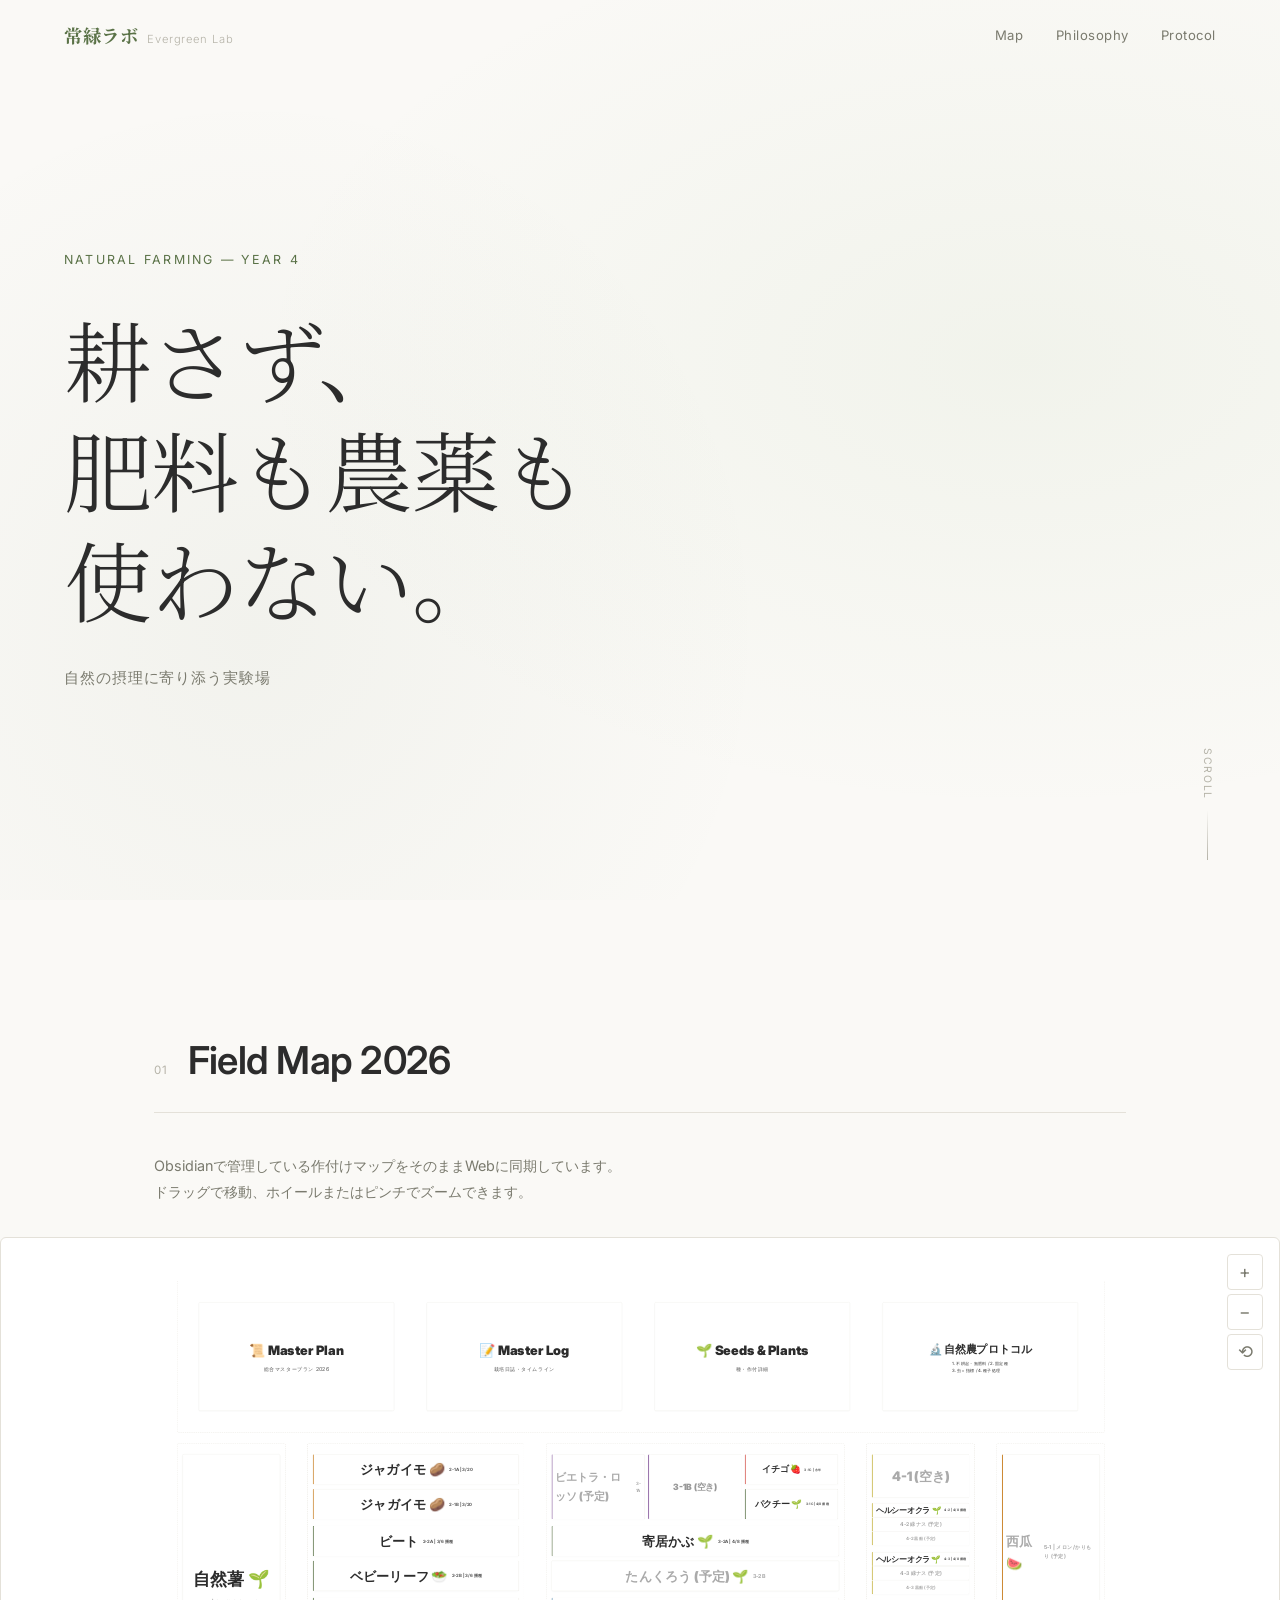
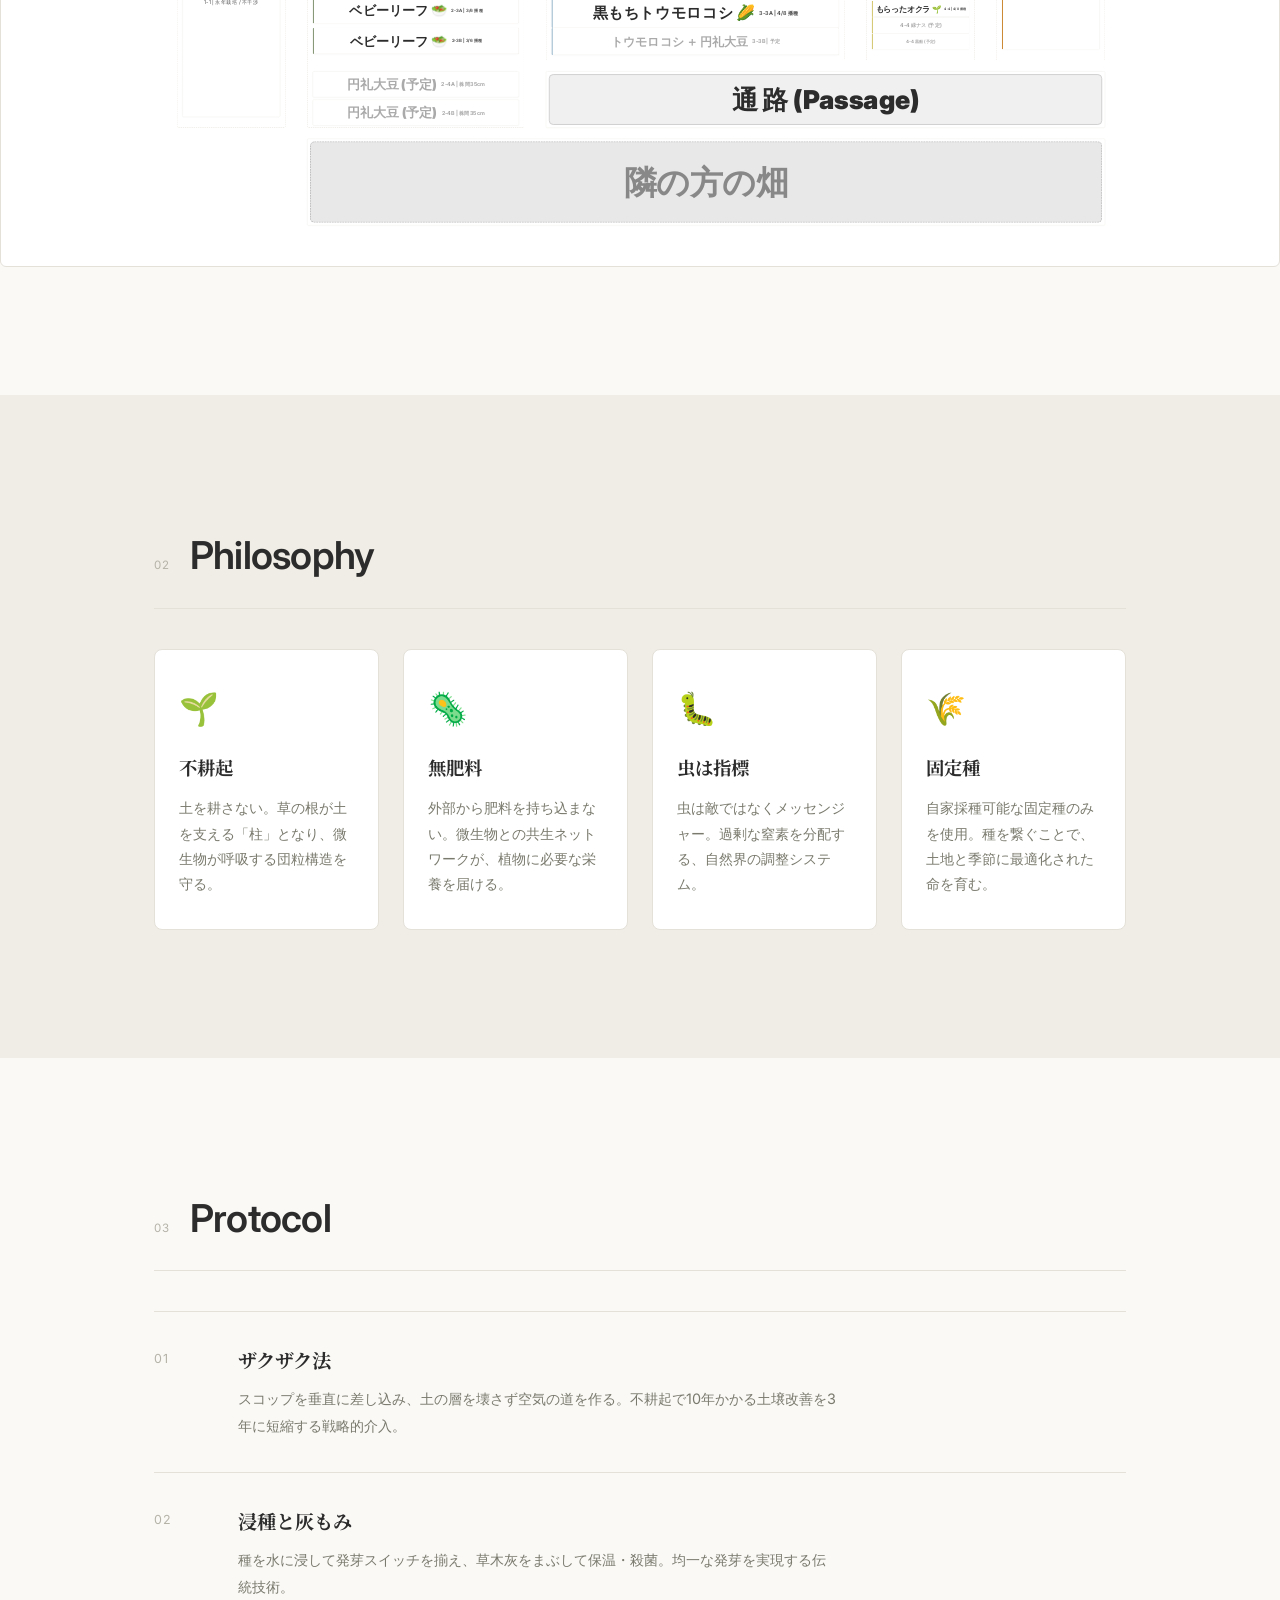
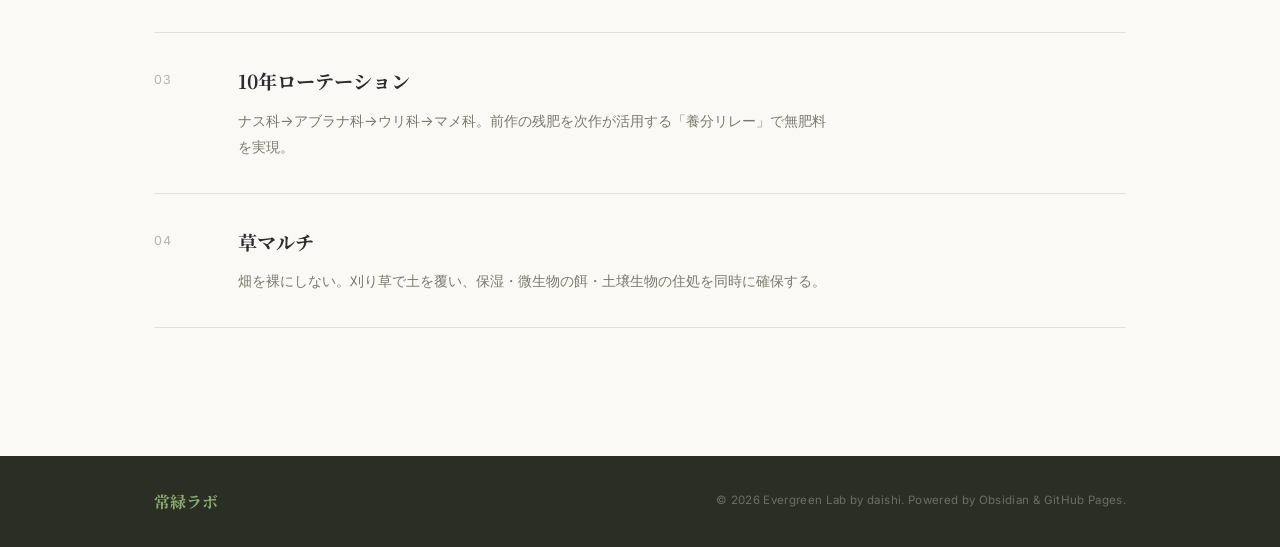
==== index.html @ 7af2ae48 "Initial commit: Evergreen Lab site publication" ====
<!DOCTYPE html>
<html lang="ja">
<head>
    <meta charset="UTF-8">
    <meta name="viewport" content="width=device-width, initial-scale=1.0">
    <title>常緑ラボ | Evergreen Lab — 自然農 4年目の実験場</title>
    <meta name="description" content="耕さず、肥料も農薬も使わない。自然の摂理に寄り添う4年目の実験場「常緑ラボ」の作付マップと活動記録。">
    <link href="https://fonts.googleapis.com/css2?family=Inter:wght@300;400;600&family=Noto+Serif+JP:wght@300;400;700&display=swap" rel="stylesheet">
    <link rel="stylesheet" href="style.css">
</head>
<body>

    <!-- Header -->
    <header class="header" id="header">
        <a href="#" class="logo">常緑ラボ<span>Evergreen Lab</span></a>
        <nav class="nav-links">
            <a href="#map">Map</a>
            <a href="#philosophy">Philosophy</a>
            <a href="#protocol">Protocol</a>
        </nav>
    </header>

    <!-- Hero -->
    <section class="hero" id="top">
        <div class="hero-inner">
            <p class="hero-label js-reveal">Natural Farming — Year 4</p>
            <h1 class="hero-heading">
                <span class="js-reveal d1">耕さず、</span>
                <span class="js-reveal d2">肥料も農薬も</span>
                <span class="js-reveal d3">使わない。</span>
            </h1>
            <p class="hero-sub js-reveal d4">自然の摂理に寄り添う実験場</p>
        </div>
        <a href="#map" class="scroll-cue" aria-label="マップへ">
            <span class="scroll-text">scroll</span>
            <span class="scroll-line"></span>
        </a>
    </section>

    <!-- Map Section -->
    <section class="section" id="map">
        <div class="container">
            <div class="section-head js-fade">
                <span class="section-num">01</span>
                <h2 class="section-title">Field Map 2026</h2>
            </div>
            <p class="section-desc js-fade">Obsidianで管理している作付けマップをそのままWebに同期しています。<br>ドラッグで移動、ホイールまたはピンチでズームできます。</p>
        </div>
        <div class="map-wrapper js-fade" id="map-container">
            <div class="map-controls">
                <button class="map-btn" id="zoom-in" aria-label="拡大">+</button>
                <button class="map-btn" id="zoom-out" aria-label="縮小">−</button>
                <button class="map-btn" id="zoom-reset" aria-label="リセット">⟲</button>
            </div>
            <div class="map-canvas" id="map-canvas">
                <!-- map_fragment.html content injected here -->
            </div>
        </div>
    </section>

    <!-- Philosophy -->
    <section class="section section--alt" id="philosophy">
        <div class="container">
            <div class="section-head js-fade">
                <span class="section-num">02</span>
                <h2 class="section-title">Philosophy</h2>
            </div>
            <div class="philosophy-grid">
                <div class="phil-card js-fade">
                    <div class="phil-icon">🌱</div>
                    <h3>不耕起</h3>
                    <p>土を耕さない。草の根が土を支える「柱」となり、微生物が呼吸する団粒構造を守る。</p>
                </div>
                <div class="phil-card js-fade">
                    <div class="phil-icon">🦠</div>
                    <h3>無肥料</h3>
                    <p>外部から肥料を持ち込まない。微生物との共生ネットワークが、植物に必要な栄養を届ける。</p>
                </div>
                <div class="phil-card js-fade">
                    <div class="phil-icon">🐛</div>
                    <h3>虫は指標</h3>
                    <p>虫は敵ではなくメッセンジャー。過剰な窒素を分配する、自然界の調整システム。</p>
                </div>
                <div class="phil-card js-fade">
                    <div class="phil-icon">🌾</div>
                    <h3>固定種</h3>
                    <p>自家採種可能な固定種のみを使用。種を繋ぐことで、土地と季節に最適化された命を育む。</p>
                </div>
            </div>
        </div>
    </section>

    <!-- Protocol -->
    <section class="section" id="protocol">
        <div class="container">
            <div class="section-head js-fade">
                <span class="section-num">03</span>
                <h2 class="section-title">Protocol</h2>
            </div>
            <div class="protocol-list">
                <div class="proto-item js-fade">
                    <span class="proto-num">01</span>
                    <div class="proto-body">
                        <h3>ザクザク法</h3>
                        <p>スコップを垂直に差し込み、土の層を壊さず空気の道を作る。不耕起で10年かかる土壌改善を3年に短縮する戦略的介入。</p>
                    </div>
                </div>
                <div class="proto-item js-fade">
                    <span class="proto-num">02</span>
                    <div class="proto-body">
                        <h3>浸種と灰もみ</h3>
                        <p>種を水に浸して発芽スイッチを揃え、草木灰をまぶして保温・殺菌。均一な発芽を実現する伝統技術。</p>
                    </div>
                </div>
                <div class="proto-item js-fade">
                    <span class="proto-num">03</span>
                    <div class="proto-body">
                        <h3>10年ローテーション</h3>
                        <p>ナス科→アブラナ科→ウリ科→マメ科。前作の残肥を次作が活用する「養分リレー」で無肥料を実現。</p>
                    </div>
                </div>
                <div class="proto-item js-fade">
                    <span class="proto-num">04</span>
                    <div class="proto-body">
                        <h3>草マルチ</h3>
                        <p>畑を裸にしない。刈り草で土を覆い、保湿・微生物の餌・土壌生物の住処を同時に確保する。</p>
                    </div>
                </div>
            </div>
        </div>
    </section>

    <!-- Footer -->
    <footer class="footer">
        <div class="container">
            <span class="footer-logo">常緑ラボ</span>
            <span class="footer-copy">&copy; 2026 Evergreen Lab by daishi. Powered by Obsidian &amp; GitHub Pages.</span>
        </div>
    </footer>

    <script src="script.js"></script>
</body>
</html>
---- style.css ----
/* ============================================================
   常緑ラボ | Evergreen Lab
   Theme: Earth Minimalism — 自然農の静けさと深さ
   ============================================================ */

/* --- Design Tokens --- */
:root {
    --bg:        #faf9f6;
    --bg-alt:    #f0ede6;
    --surface:   #ffffff;
    --text:      #2c2c2c;
    --text-sub:  #7a7a6e;
    --text-muted:#b5b3a8;
    --border:    #e4e1d9;
    --accent:    #5a7247;
    --accent-light: #8aad6f;

    --font-en: 'Inter', -apple-system, BlinkMacSystemFont, sans-serif;
    --font-ja: 'Noto Serif JP', serif;

    --ease: cubic-bezier(0.16, 1, 0.3, 1);
    --section-pad: clamp(80px, 10vw, 140px);
    --container-max: 1100px;
    --container-pad: clamp(20px, 5vw, 64px);
}

/* --- Reset --- */
*, *::before, *::after { box-sizing: border-box; margin: 0; padding: 0; }
html { scroll-behavior: smooth; }
body {
    font-family: var(--font-en);
    background: var(--bg);
    color: var(--text);
    line-height: 1.7;
    -webkit-font-smoothing: antialiased;
    overflow-x: hidden;
}
img { display: block; max-width: 100%; }
a { color: inherit; text-decoration: none; }
ul { list-style: none; }
button { background: none; border: none; cursor: pointer; font: inherit; }

/* --- Container --- */
.container {
    max-width: var(--container-max);
    margin: 0 auto;
    padding: 0 var(--container-pad);
}

/* --- Header --- */
.header {
    position: fixed;
    top: 0; left: 0; right: 0;
    z-index: 100;
    display: flex;
    align-items: center;
    justify-content: space-between;
    padding: 20px var(--container-pad);
    transition: background 0.4s var(--ease), padding 0.4s var(--ease), border-color 0.4s;
    border-bottom: 1px solid transparent;
}
.header.scrolled {
    padding: 14px var(--container-pad);
    background: rgba(250, 249, 246, 0.92);
    backdrop-filter: blur(10px);
    -webkit-backdrop-filter: blur(10px);
    border-bottom-color: var(--border);
}
.logo {
    font-family: var(--font-ja);
    font-weight: 700;
    font-size: 1.15rem;
    letter-spacing: 0.04em;
    color: var(--accent);
}
.logo span {
    font-family: var(--font-en);
    font-weight: 300;
    font-size: 0.7rem;
    color: var(--text-muted);
    margin-left: 8px;
    letter-spacing: 0.08em;
}
.nav-links {
    display: flex;
    gap: 2rem;
}
.nav-links a {
    font-size: 0.82rem;
    color: var(--text-sub);
    letter-spacing: 0.04em;
    position: relative;
    transition: color 0.3s;
}
.nav-links a::after {
    content: '';
    position: absolute;
    bottom: -3px; left: 0;
    width: 0; height: 1px;
    background: var(--accent);
    transition: width 0.3s var(--ease);
}
.nav-links a:hover { color: var(--text); }
.nav-links a:hover::after { width: 100%; }

/* --- Hero --- */
.hero {
    min-height: 100svh;
    display: flex;
    align-items: center;
    padding: 100px var(--container-pad) 60px;
    position: relative;
    background:
        radial-gradient(ellipse 60% 50% at 80% 40%, rgba(138, 173, 111, 0.08), transparent),
        radial-gradient(ellipse 40% 60% at 20% 70%, rgba(90, 114, 71, 0.05), transparent),
        var(--bg);
}
.hero-inner { position: relative; z-index: 1; max-width: 750px; }
.hero-label {
    font-size: 0.78rem;
    letter-spacing: 0.18em;
    text-transform: uppercase;
    color: var(--accent);
    margin-bottom: 2rem;
    font-weight: 400;
}
.hero-heading {
    font-family: var(--font-ja);
    font-size: clamp(2.6rem, 7vw, 5.5rem);
    font-weight: 300;
    line-height: 1.25;
    letter-spacing: -0.01em;
    display: flex;
    flex-direction: column;
    margin-bottom: 2rem;
}
.hero-heading span { display: block; }
.hero-sub {
    font-size: 0.95rem;
    color: var(--text-sub);
    letter-spacing: 0.06em;
}

/* Scroll Cue */
.scroll-cue {
    position: absolute;
    bottom: 40px;
    right: var(--container-pad);
    display: flex;
    flex-direction: column;
    align-items: center;
    gap: 10px;
}
.scroll-text {
    font-size: 0.65rem;
    letter-spacing: 0.16em;
    text-transform: uppercase;
    color: var(--text-muted);
    writing-mode: vertical-rl;
}
.scroll-line {
    width: 1px;
    height: 50px;
    background: linear-gradient(to bottom, transparent, var(--text-muted));
    animation: pulse 2s ease-in-out infinite;
}
@keyframes pulse {
    0%   { transform: scaleY(0); transform-origin: top; opacity: 0; }
    50%  { transform: scaleY(1); transform-origin: top; opacity: 1; }
    100% { transform: scaleY(0); transform-origin: bottom; opacity: 0; }
}

/* --- Sections --- */
.section { padding: var(--section-pad) 0; }
.section--alt { background: var(--bg-alt); }
.section-head {
    display: flex;
    align-items: baseline;
    gap: 1.2rem;
    margin-bottom: 2.5rem;
    padding-bottom: 1.2rem;
    border-bottom: 1px solid var(--border);
}
.section-num {
    font-size: 0.72rem;
    letter-spacing: 0.12em;
    color: var(--text-muted);
}
.section-title {
    font-family: var(--font-en);
    font-size: clamp(1.6rem, 3vw, 2.4rem);
    font-weight: 600;
    letter-spacing: -0.02em;
    color: var(--text);
}
.section-desc {
    font-size: 0.9rem;
    color: var(--text-sub);
    line-height: 1.8;
    margin-bottom: 2rem;
}

/* --- Map --- */
.map-wrapper {
    position: relative;
    width: 100%;
    height: 70vh;
    min-height: 480px;
    max-height: 800px;
    background: var(--surface);
    border: 1px solid var(--border);
    border-radius: 6px;
    overflow: hidden;
    cursor: grab;
    user-select: none;
    margin: 0 auto;
    max-width: 1400px;
}
.map-wrapper:active { cursor: grabbing; }

.map-controls {
    position: absolute;
    top: 16px;
    right: 16px;
    z-index: 10;
    display: flex;
    flex-direction: column;
    gap: 4px;
}
.map-btn {
    width: 36px;
    height: 36px;
    display: flex;
    align-items: center;
    justify-content: center;
    background: var(--surface);
    border: 1px solid var(--border);
    border-radius: 4px;
    font-size: 1.1rem;
    color: var(--text-sub);
    transition: background 0.2s, color 0.2s;
}
.map-btn:hover {
    background: var(--accent);
    color: var(--surface);
    border-color: var(--accent);
}

.map-canvas {
    position: absolute;
    inset: 0;
    transform-origin: 0 0;
}

/* Canvas Nodes */
.canvas-viewport {
    position: relative;
}
.c-node {
    position: absolute;
    border-radius: 6px;
    overflow: hidden;
}
.c-group {
    background: transparent;
    border: 2px dashed var(--border);
    z-index: 1;
    pointer-events: none;
}
.c-group-label {
    position: absolute;
    top: -26px;
    left: 4px;
    font-size: 0.78rem;
    font-weight: 600;
    color: var(--accent);
    letter-spacing: 0.04em;
    white-space: nowrap;
}
.c-text {
    z-index: 2;
    background: var(--surface);
    border: 1px solid var(--border);
    box-shadow: 0 2px 8px rgba(0,0,0,0.03);
    padding: 12px;
    transition: box-shadow 0.2s;
}
.c-text:hover {
    box-shadow: 0 4px 16px rgba(0,0,0,0.06);
}

/* Obsidian Colors */
.c-text.color-1 { border-left: 5px solid #d4534b; }
.c-text.color-2 { border-left: 5px solid #cc8832; }
.c-text.color-3 { border-left: 5px solid #c4b13a; }
.c-text.color-4 { border-left: 5px solid #5a7247; }
.c-text.color-5 { border-left: 5px solid #4a7fa5; }
.c-text.color-6 { border-left: 5px solid #8b5fa0; }

/* --- Philosophy --- */
.philosophy-grid {
    display: grid;
    grid-template-columns: repeat(4, 1fr);
    gap: 1.5rem;
}
.phil-card {
    background: var(--surface);
    border: 1px solid var(--border);
    border-radius: 8px;
    padding: 2rem 1.5rem;
    transition: transform 0.3s var(--ease), box-shadow 0.3s var(--ease);
}
.phil-card:hover {
    transform: translateY(-4px);
    box-shadow: 0 8px 24px rgba(90, 114, 71, 0.08);
}
.phil-icon {
    font-size: 2rem;
    margin-bottom: 1rem;
}
.phil-card h3 {
    font-family: var(--font-ja);
    font-size: 1.15rem;
    font-weight: 700;
    margin-bottom: 0.75rem;
    color: var(--text);
}
.phil-card p {
    font-size: 0.88rem;
    line-height: 1.8;
    color: var(--text-sub);
}

/* --- Protocol --- */
.protocol-list {
    display: flex;
    flex-direction: column;
}
.proto-item {
    display: grid;
    grid-template-columns: 60px 1fr;
    gap: 1.5rem;
    padding: 2rem 0;
    border-top: 1px solid var(--border);
    align-items: start;
    transition: padding-left 0.3s var(--ease);
}
.proto-item:last-child { border-bottom: 1px solid var(--border); }
.proto-item:hover { padding-left: 0.8rem; }
.proto-num {
    font-size: 0.78rem;
    letter-spacing: 0.08em;
    color: var(--text-muted);
    padding-top: 4px;
}
.proto-body h3 {
    font-family: var(--font-ja);
    font-size: 1.2rem;
    font-weight: 700;
    margin-bottom: 0.6rem;
}
.proto-body p {
    font-size: 0.9rem;
    line-height: 1.85;
    color: var(--text-sub);
    max-width: 600px;
}

/* --- Footer --- */
.footer {
    background: #2a2e25;
    padding: 2rem var(--container-pad);
}
.footer .container {
    display: flex;
    justify-content: space-between;
    align-items: center;
}
.footer-logo {
    font-family: var(--font-ja);
    font-weight: 700;
    font-size: 1rem;
    color: var(--accent-light);
}
.footer-copy {
    font-size: 0.72rem;
    color: #6b6f65;
    letter-spacing: 0.03em;
}

/* --- Reveal Animations --- */
.js-reveal {
    opacity: 0;
    transform: translateY(24px);
}
.js-reveal.is-visible {
    animation: fadeUp 0.8s var(--ease) forwards;
}
@keyframes fadeUp {
    to { opacity: 1; transform: translateY(0); }
}
.d1 { animation-delay: 0.05s; }
.d2 { animation-delay: 0.15s; }
.d3 { animation-delay: 0.25s; }
.d4 { animation-delay: 0.4s; }

.js-fade {
    opacity: 0;
    transform: translateY(16px);
    transition: opacity 0.7s var(--ease), transform 0.7s var(--ease);
}
.js-fade.is-visible { opacity: 1; transform: translateY(0); }

/* --- Responsive --- */
@media (max-width: 900px) {
    .nav-links { display: none; }
    .philosophy-grid { grid-template-columns: repeat(2, 1fr); }
    .map-wrapper { height: 55vh; }
}
@media (max-width: 560px) {
    .hero { padding-top: 80px; }
    .hero-heading { font-size: clamp(2.2rem, 10vw, 3.5rem); }
    .philosophy-grid { grid-template-columns: 1fr; }
    .proto-item { grid-template-columns: 1fr; gap: 0.5rem; }
    .footer .container { flex-direction: column; gap: 0.75rem; text-align: center; }
}
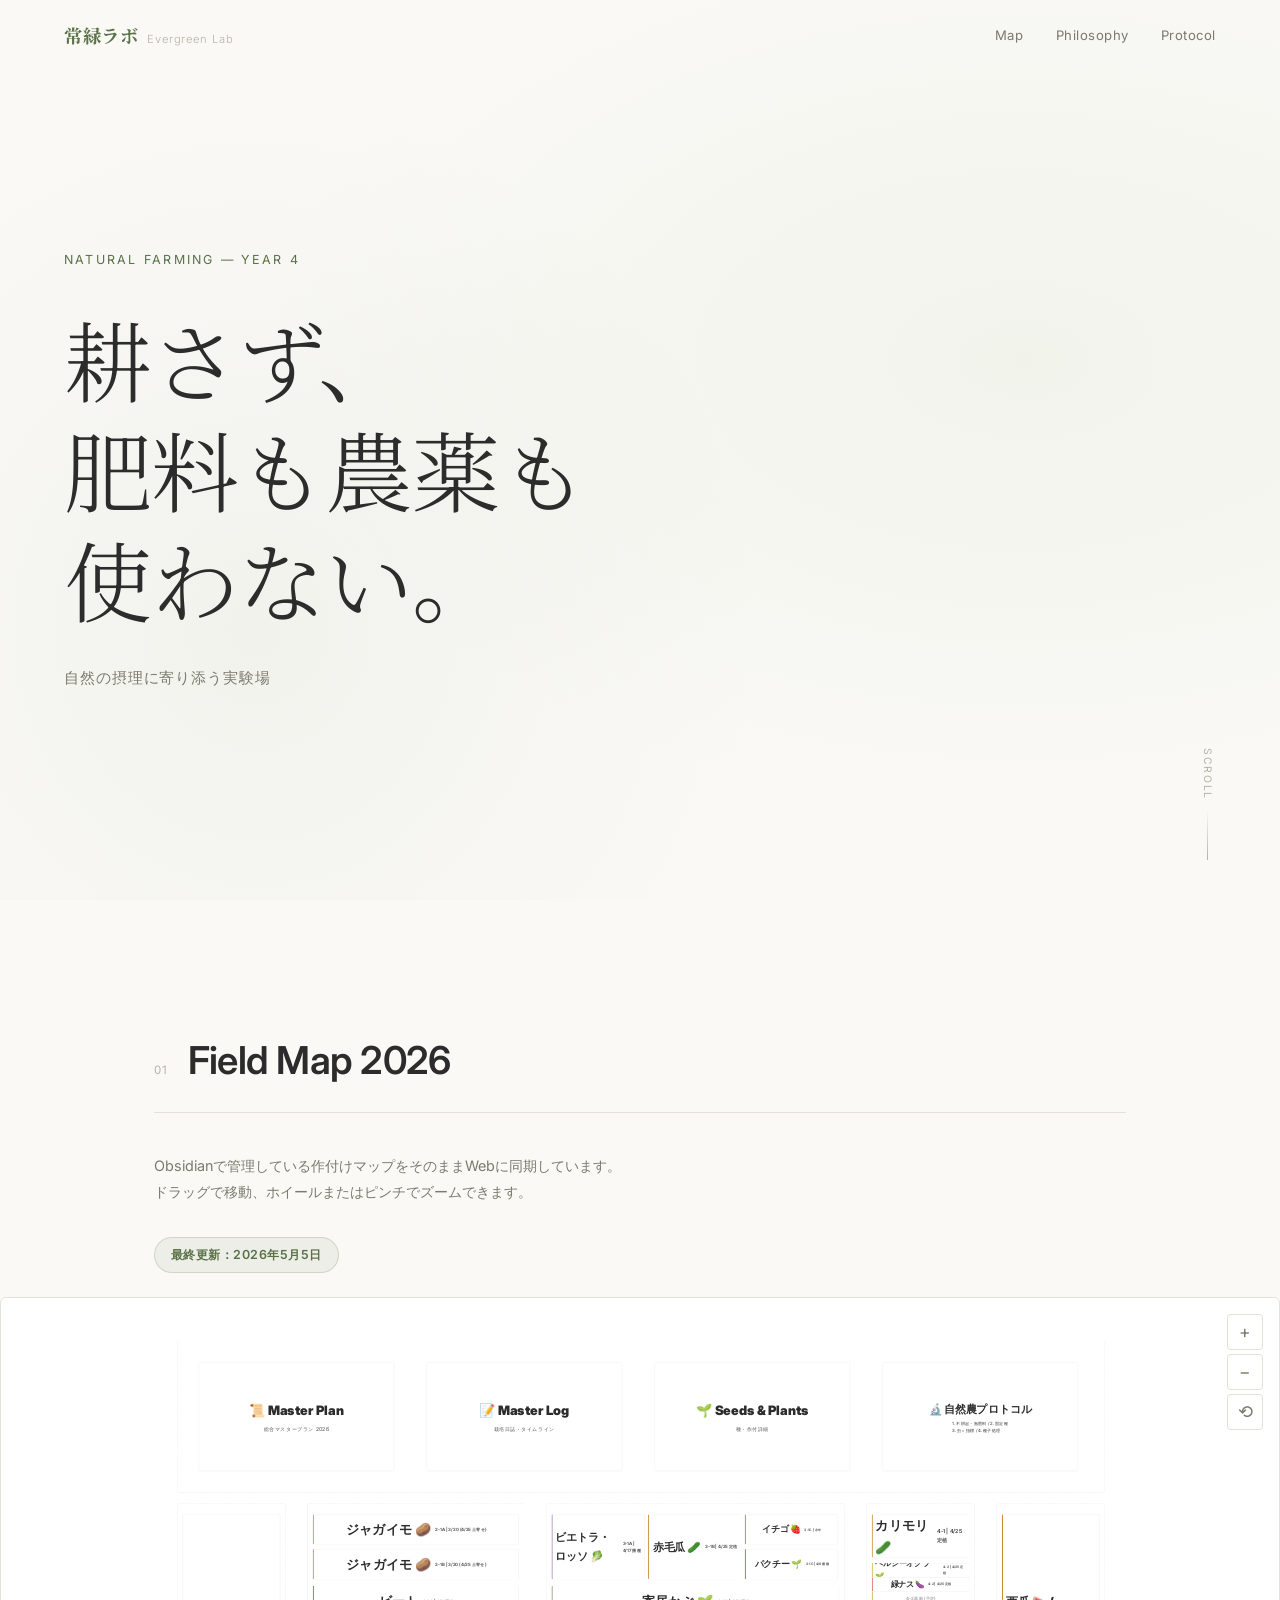
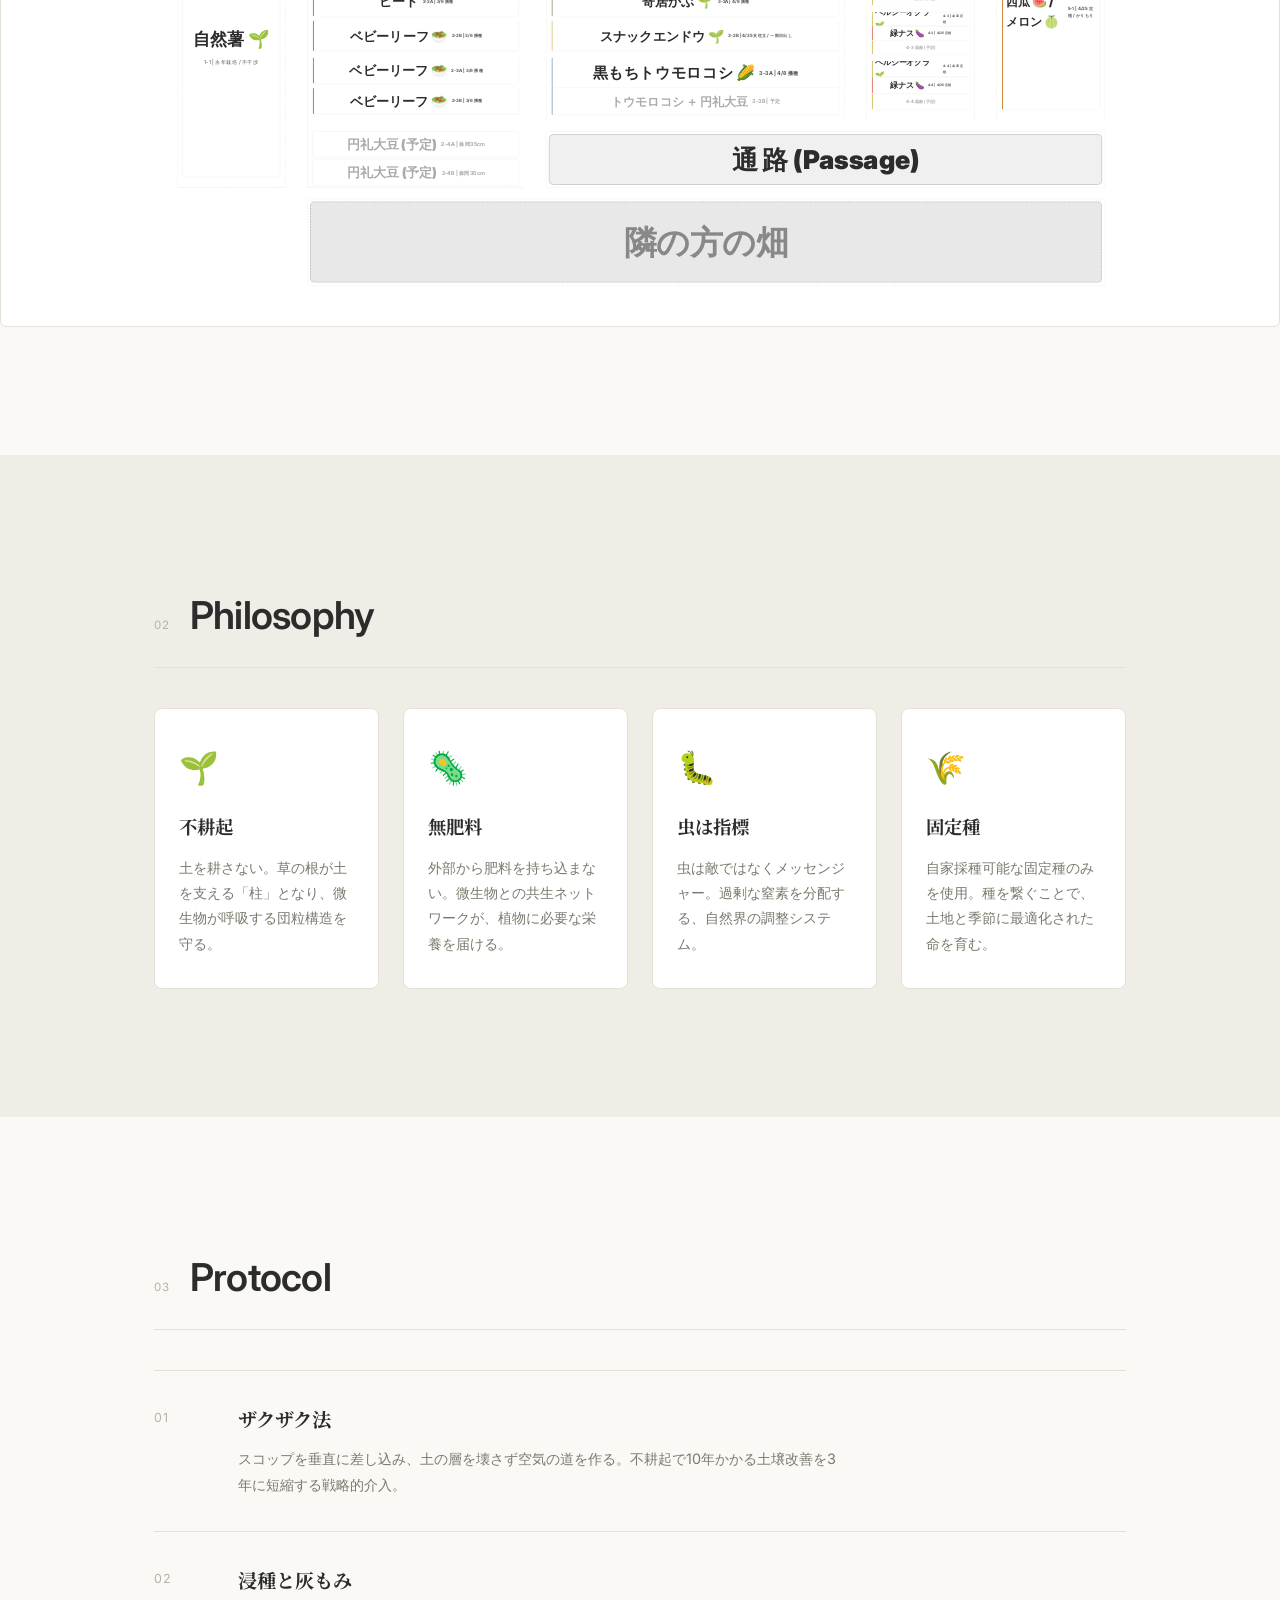
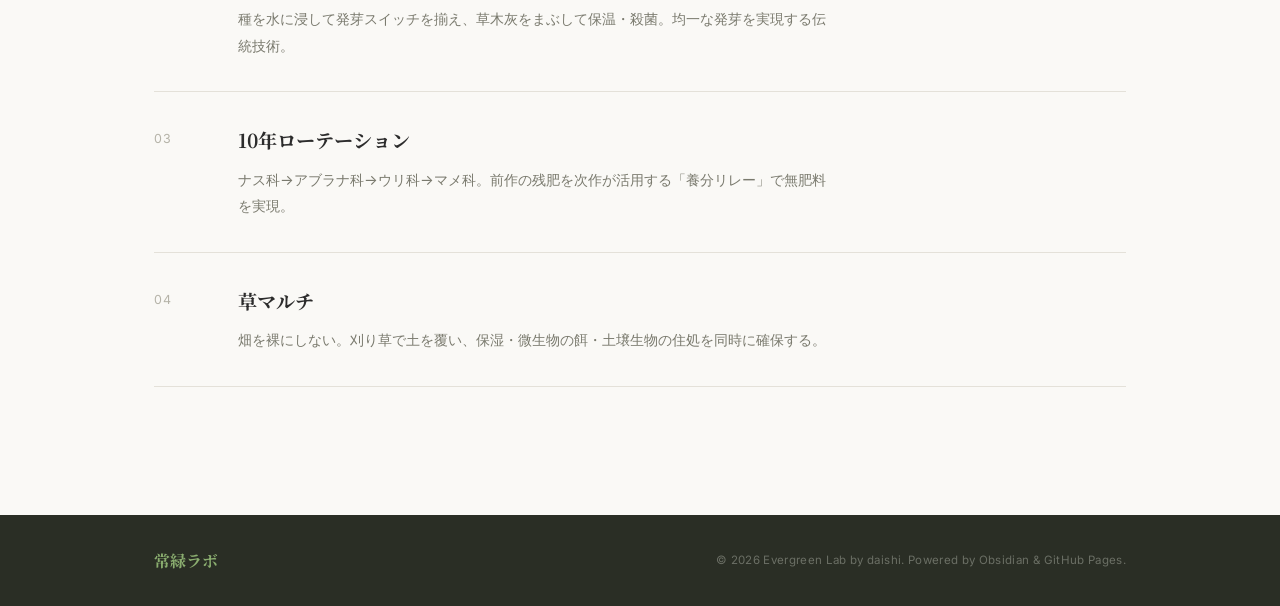
==== commit 07b1481b: "feat: マップに最終更新日時バッジを追加 (2026-05-05)" ====
--- a/index.html
+++ b/index.html
@@ -45,6 +45,7 @@
                 <h2 class="section-title">Field Map 2026</h2>
             </div>
             <p class="section-desc js-fade">Obsidianで管理している作付けマップをそのままWebに同期しています。<br>ドラッグで移動、ホイールまたはピンチでズームできます。</p>
+            <p class="map-last-updated js-fade">最終更新：2026年5月5日</p>
         </div>
         <div class="map-wrapper js-fade" id="map-container">
             <div class="map-controls">
--- a/style.css
+++ b/style.css
@@ -198,6 +198,18 @@
     color: var(--text-sub);
     line-height: 1.8;
     margin-bottom: 2rem;
+}
+.map-last-updated {
+    display: inline-block;
+    font-size: 0.78rem;
+    font-weight: 600;
+    letter-spacing: 0.04em;
+    color: var(--accent);
+    background: rgba(90, 114, 71, 0.08);
+    border: 1px solid rgba(90, 114, 71, 0.2);
+    border-radius: 100px;
+    padding: 6px 16px;
+    margin-bottom: 1.5rem;
 }
 
 /* --- Map --- */
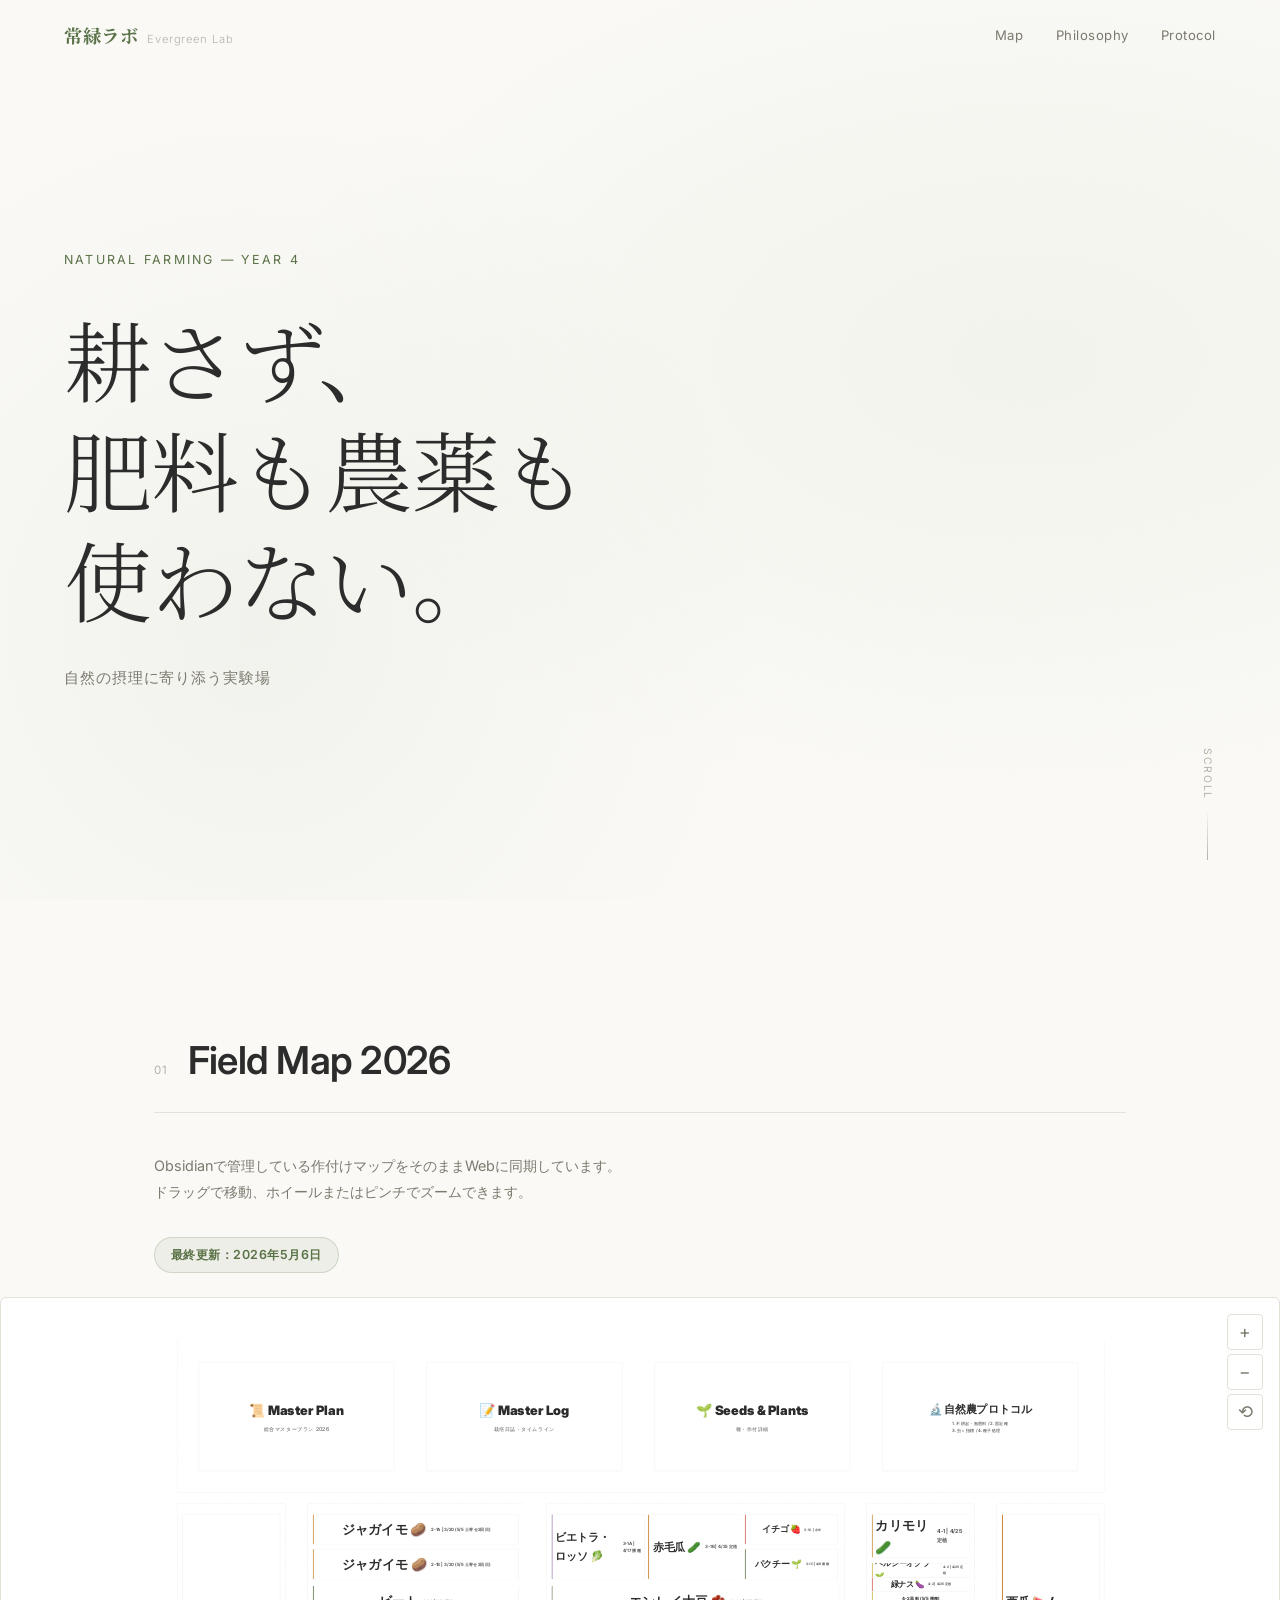
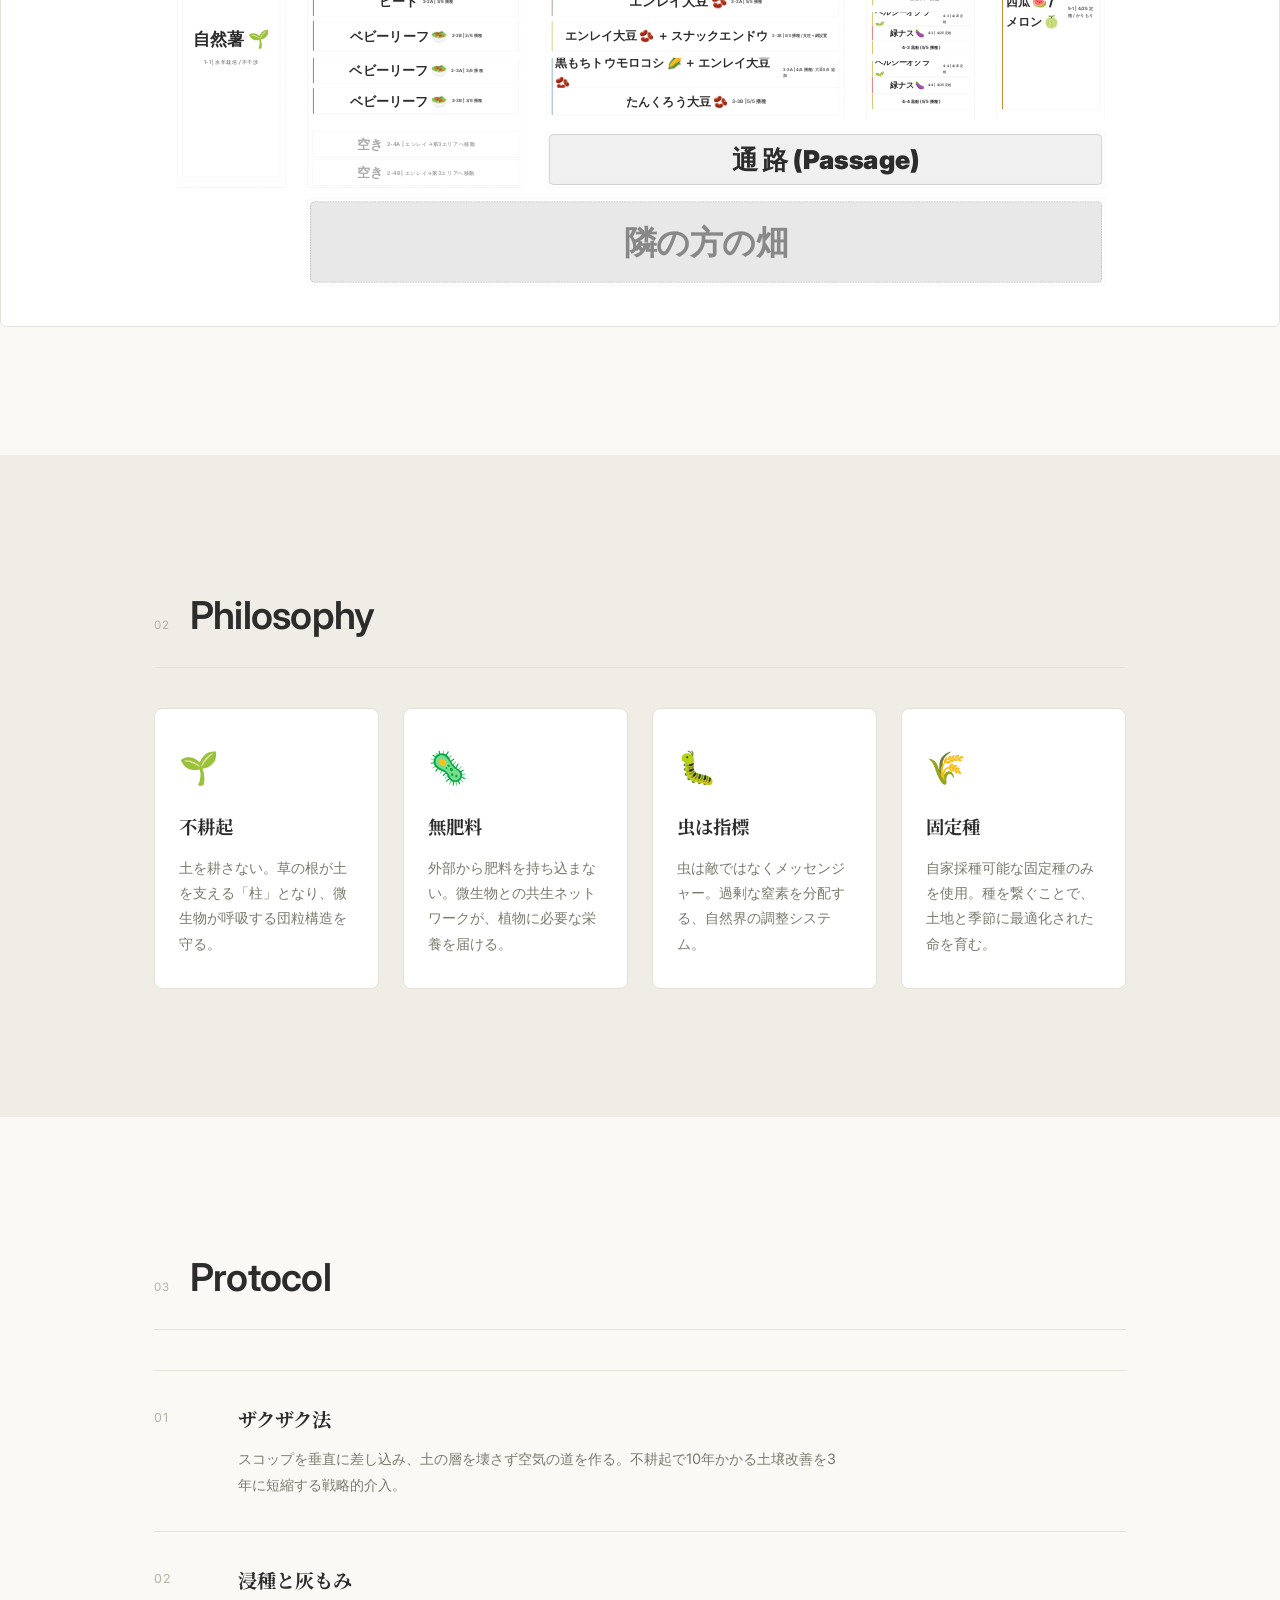
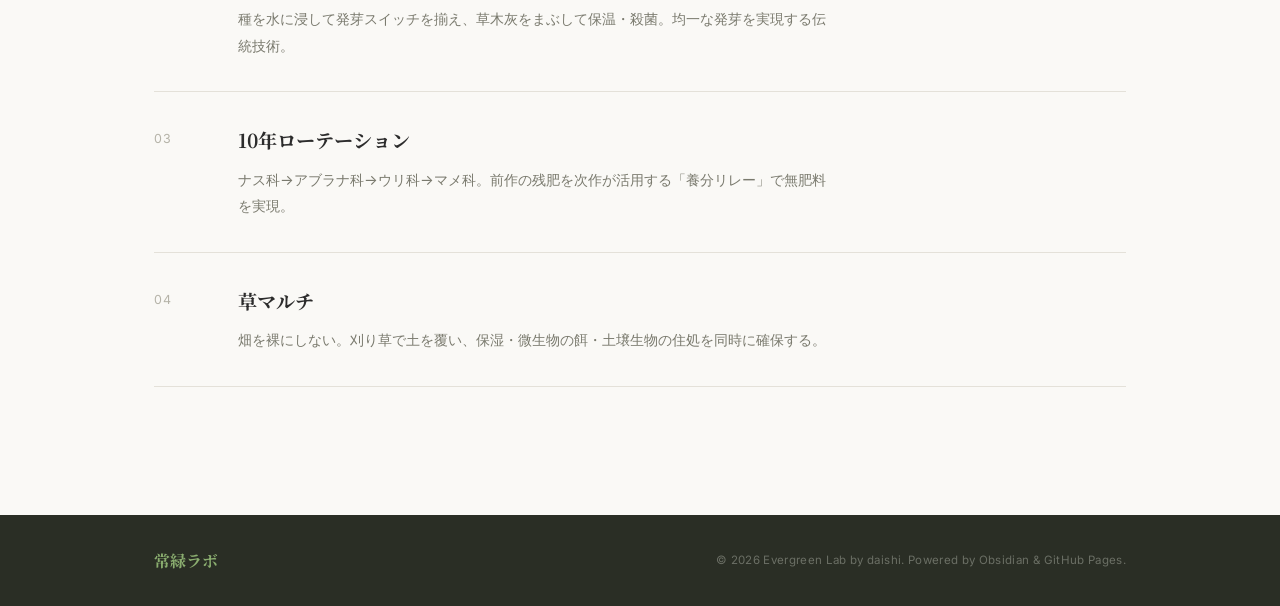
==== commit ebdf5a97: "🌿 2026-05-05: 大豆3品種播種・じゃがいも土寄せ・スナックエンドウ支柱網設置を反映" ====
--- a/index.html
+++ b/index.html
@@ -45,7 +45,7 @@
                 <h2 class="section-title">Field Map 2026</h2>
             </div>
             <p class="section-desc js-fade">Obsidianで管理している作付けマップをそのままWebに同期しています。<br>ドラッグで移動、ホイールまたはピンチでズームできます。</p>
-            <p class="map-last-updated js-fade">最終更新：2026年5月5日</p>
+            <p class="map-last-updated js-fade">最終更新：2026年5月6日</p>
         </div>
         <div class="map-wrapper js-fade" id="map-container">
             <div class="map-controls">
